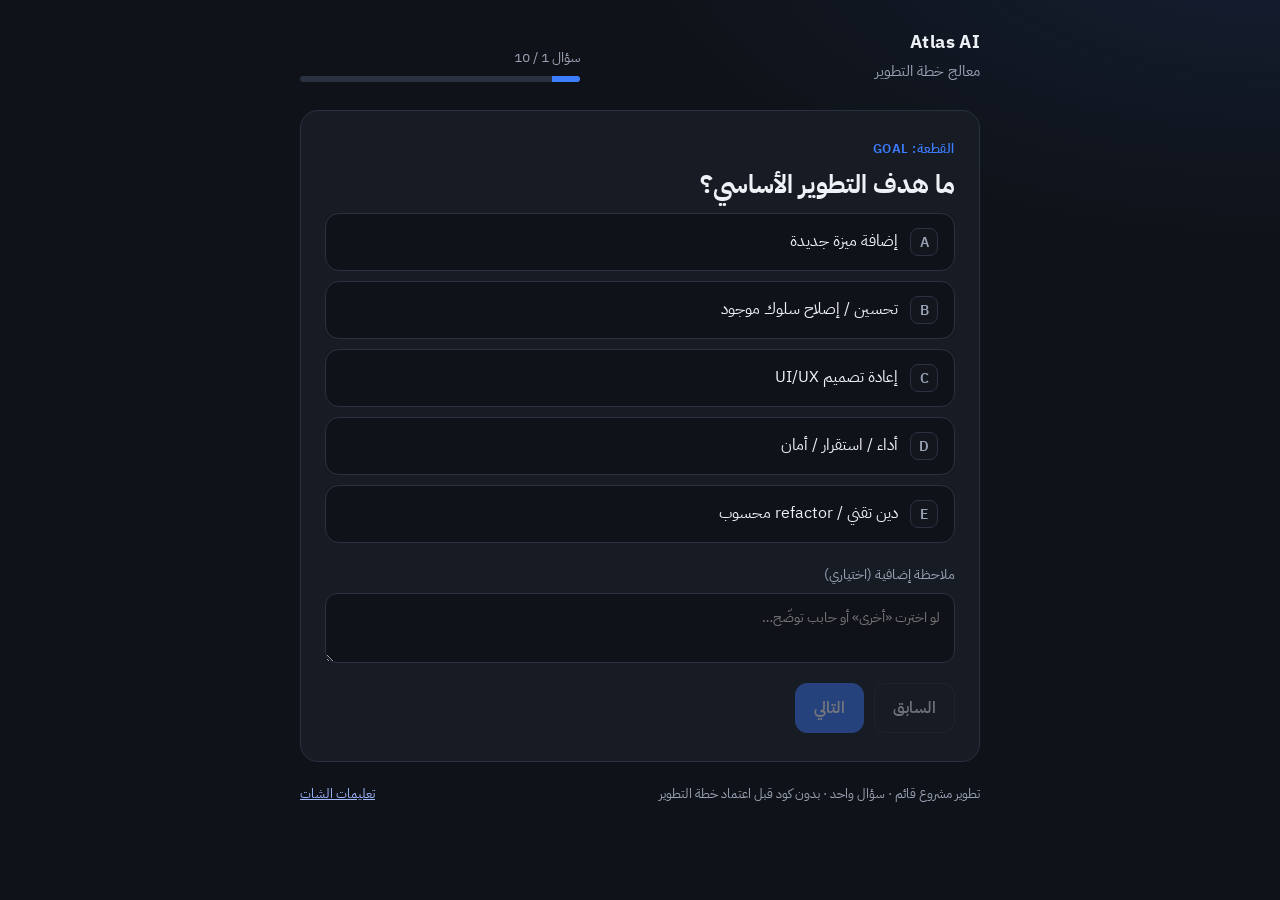
==== interactive/evolve-wizard/index.html @ 4f968e1a "Add Evolve mode for developing existing projects. Introduce AUTO_EVOLVE, codebase audit agent, evolv" ====
<!DOCTYPE html>
<html lang="ar" dir="rtl">
<head>
  <meta charset="UTF-8" />
  <meta name="viewport" content="width=device-width, initial-scale=1" />
  <title>Atlas AI — معالج التطوير</title>
  <link rel="preconnect" href="https://fonts.googleapis.com" />
  <link rel="preconnect" href="https://fonts.gstatic.com" crossorigin />
  <link href="https://fonts.googleapis.com/css2?family=IBM+Plex+Sans+Arabic:wght@400;500;600;700&family=IBM+Plex+Sans:wght@400;500;600&display=swap" rel="stylesheet" />
  <link rel="stylesheet" href="styles.css" />
</head>
<body>
  <div class="app">
    <header class="top">
      <div class="brand">
        <span class="mark">Atlas AI</span>
        <span class="sub">معالج خطة التطوير</span>
      </div>
      <div class="meta">
        <span id="progressLabel">سؤال 1 / 25</span>
        <div class="bar" aria-hidden="true"><i id="progressBar"></i></div>
      </div>
    </header>

    <main class="stage">
      <p class="piece" id="pieceLabel">القطعة: P01</p>
      <h1 id="questionTitle">…</h1>
      <p class="hint" id="questionHint" hidden></p>
      <p class="tip" id="researchTip" hidden></p>

      <div class="options" id="options" role="listbox" aria-label="الاختيارات"></div>

      <label class="note-wrap" for="note">
        ملاحظة إضافية (اختياري)
        <textarea id="note" rows="2" placeholder="لو اخترت «أخرى» أو حابب توضّح…"></textarea>
      </label>

      <div class="actions">
        <button type="button" class="btn ghost" id="btnBack" disabled>السابق</button>
        <button type="button" class="btn primary" id="btnNext" disabled>التالي</button>
      </div>
    </main>

    <section class="summary" id="summary" hidden>
      <h2>ملخص إجاباتك</h2>
      <p class="hint">انسخ الناتج والصقه في شات Atlas، أو حمّل الملف.</p>
      <pre id="summaryOut"></pre>
      <div class="actions">
        <button type="button" class="btn primary" id="btnCopy">نسخ للشاحات</button>
        <button type="button" class="btn ghost" id="btnDownload">تحميل answers.json</button>
        <button type="button" class="btn ghost" id="btnRestart">إعادة من البداية</button>
      </div>
    </section>

    <footer class="foot">
      <span>تطوير مشروع قائم · سؤال واحد · بدون كود قبل اعتماد خطة التطوير</span>
      <a href="../../OPEN_IN_CHAT.md">تعليمات الشات</a>
    </footer>
  </div>
  <script src="questions.js"></script>
  <script src="app.js"></script>
</body>
</html>
---- interactive/evolve-wizard/styles.css ----
:root {
  --bg: #0f1218;
  --bg-elev: #171b24;
  --bg-hover: #1e2430;
  --line: #2a3140;
  --text: #eef1f6;
  --muted: #9aa3b5;
  --accent: #3d7eff;
  --accent-soft: rgba(61, 126, 255, 0.14);
  --ok: #3ecf8e;
  --radius: 14px;
  --font: "IBM Plex Sans Arabic", "IBM Plex Sans", system-ui, sans-serif;
}

* { box-sizing: border-box; }

html, body {
  margin: 0;
  min-height: 100%;
  background:
    radial-gradient(1200px 600px at 100% -10%, rgba(61, 126, 255, 0.12), transparent 55%),
    var(--bg);
  color: var(--text);
  font-family: var(--font);
}

.app {
  max-width: 720px;
  margin: 0 auto;
  padding: 28px 20px 48px;
}

.top {
  display: flex;
  flex-wrap: wrap;
  gap: 16px;
  justify-content: space-between;
  align-items: flex-end;
  margin-bottom: 28px;
}

.brand { display: flex; flex-direction: column; gap: 4px; }
.mark { font-weight: 700; letter-spacing: 0.02em; font-size: 1.15rem; }
.sub { color: var(--muted); font-size: 0.92rem; }

.meta { min-width: 220px; flex: 1; max-width: 280px; }
#progressLabel {
  display: block;
  font-size: 0.85rem;
  color: var(--muted);
  margin-bottom: 8px;
}

.bar {
  height: 6px;
  background: var(--line);
  border-radius: 999px;
  overflow: hidden;
}
.bar i {
  display: block;
  height: 100%;
  width: 0%;
  background: var(--accent);
  transition: width 0.25s ease;
}

.stage, .summary {
  background: var(--bg-elev);
  border: 1px solid var(--line);
  border-radius: calc(var(--radius) + 4px);
  padding: 28px 24px;
}

.piece {
  margin: 0 0 10px;
  color: var(--accent);
  font-size: 0.8rem;
  font-weight: 600;
  letter-spacing: 0.04em;
}

h1 {
  margin: 0 0 12px;
  font-size: 1.55rem;
  line-height: 1.35;
  font-weight: 700;
}

h2 { margin: 0 0 12px; font-size: 1.25rem; }

.hint, .tip {
  margin: 0 0 18px;
  color: var(--muted);
  line-height: 1.6;
  font-size: 0.95rem;
}

.tip {
  padding: 10px 12px;
  border-radius: 10px;
  background: var(--accent-soft);
  color: #c9d8ff;
  border: 1px solid rgba(61, 126, 255, 0.25);
}

.options {
  display: flex;
  flex-direction: column;
  gap: 10px;
  margin: 8px 0 20px;
}

.opt {
  appearance: none;
  width: 100%;
  text-align: right;
  cursor: pointer;
  border: 1px solid var(--line);
  background: var(--bg);
  color: var(--text);
  border-radius: var(--radius);
  padding: 14px 16px;
  font: inherit;
  font-size: 1rem;
  line-height: 1.45;
  display: flex;
  gap: 12px;
  align-items: flex-start;
  transition: border-color 0.15s ease, background 0.15s ease, transform 0.12s ease;
}

.opt:hover {
  background: var(--bg-hover);
  border-color: #3a455c;
}

.opt:focus-visible {
  outline: 2px solid var(--accent);
  outline-offset: 2px;
}

.opt.selected {
  border-color: var(--accent);
  background: var(--accent-soft);
}

.opt .key {
  flex: 0 0 auto;
  width: 28px;
  height: 28px;
  border-radius: 8px;
  border: 1px solid var(--line);
  display: grid;
  place-items: center;
  font-size: 0.85rem;
  font-weight: 600;
  color: var(--muted);
  background: rgba(255,255,255,0.02);
}

.opt.selected .key {
  border-color: var(--accent);
  color: #fff;
  background: var(--accent);
}

.opt .label { flex: 1; padding-top: 2px; }

.note-wrap {
  display: flex;
  flex-direction: column;
  gap: 8px;
  color: var(--muted);
  font-size: 0.9rem;
  margin-bottom: 20px;
}

textarea {
  width: 100%;
  resize: vertical;
  min-height: 64px;
  border-radius: 12px;
  border: 1px solid var(--line);
  background: var(--bg);
  color: var(--text);
  font: inherit;
  padding: 12px 14px;
}

textarea:focus {
  outline: 2px solid var(--accent);
  outline-offset: 1px;
}

.actions {
  display: flex;
  flex-wrap: wrap;
  gap: 10px;
  justify-content: flex-start;
}

.btn {
  border: 1px solid var(--line);
  background: transparent;
  color: var(--text);
  font: inherit;
  font-weight: 600;
  border-radius: 12px;
  padding: 12px 18px;
  cursor: pointer;
}

.btn:disabled {
  opacity: 0.4;
  cursor: not-allowed;
}

.btn.primary {
  background: var(--accent);
  border-color: var(--accent);
  color: #fff;
}

.btn.primary:hover:not(:disabled) { filter: brightness(1.06); }
.btn.ghost:hover:not(:disabled) { background: var(--bg-hover); }

.summary pre {
  white-space: pre-wrap;
  word-break: break-word;
  background: var(--bg);
  border: 1px solid var(--line);
  border-radius: 12px;
  padding: 16px;
  font-size: 0.86rem;
  line-height: 1.55;
  max-height: 420px;
  overflow: auto;
  color: #d7deea;
}

.foot {
  margin-top: 22px;
  display: flex;
  flex-wrap: wrap;
  gap: 10px;
  justify-content: space-between;
  color: var(--muted);
  font-size: 0.82rem;
}

.foot a { color: #9db7ff; }

@media (max-width: 560px) {
  h1 { font-size: 1.3rem; }
  .stage, .summary { padding: 22px 16px; }
}
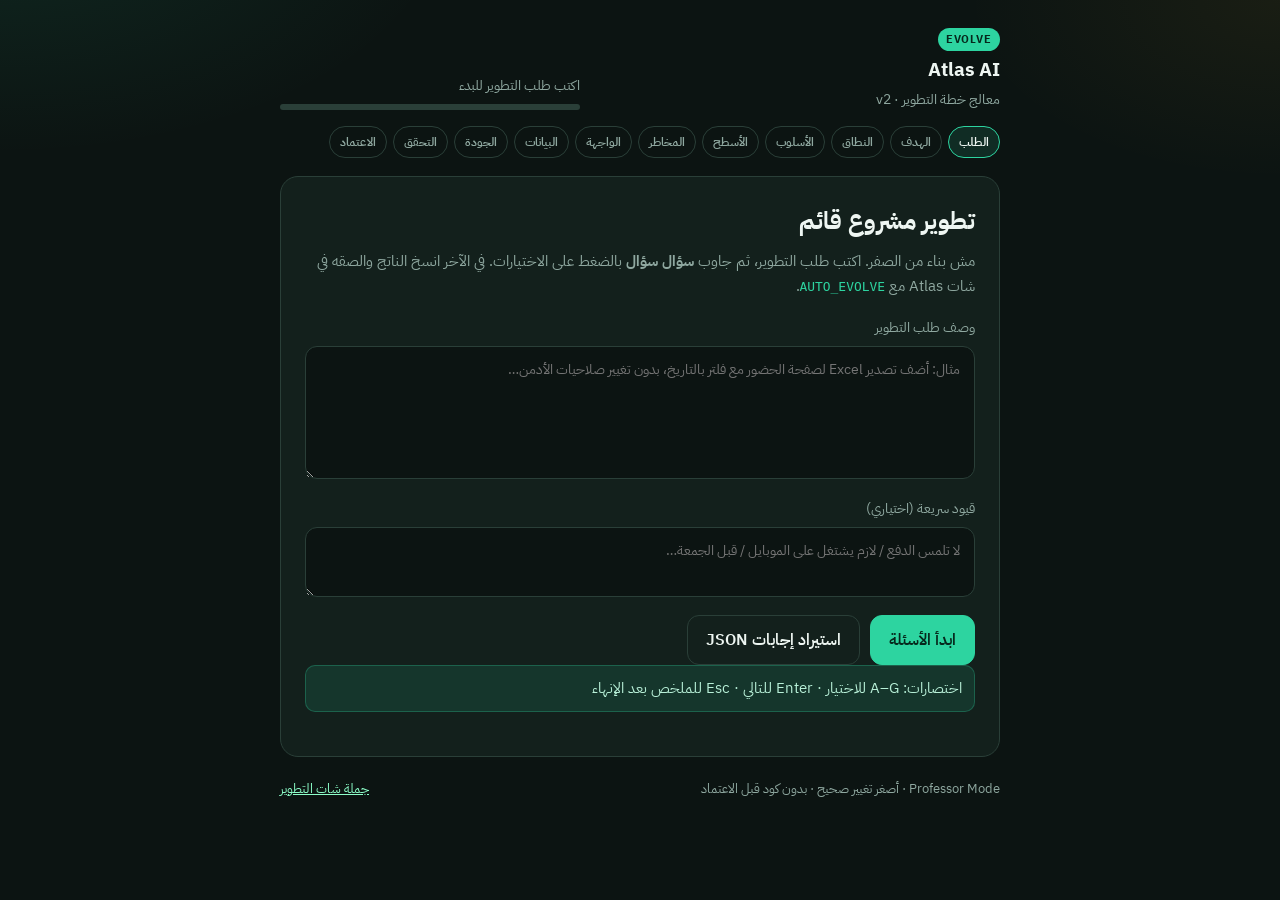
==== commit 99763562: "Upgrade evolve-wizard to v2 with richer selectable planning. Add change-request intro, multi-select," ====
--- a/interactive/evolve-wizard/index.html
+++ b/interactive/evolve-wizard/index.html
@@ -3,7 +3,7 @@
 <head>
   <meta charset="UTF-8" />
   <meta name="viewport" content="width=device-width, initial-scale=1" />
-  <title>Atlas AI — معالج التطوير</title>
+  <title>Atlas AI — معالج التطوير v2</title>
   <link rel="preconnect" href="https://fonts.googleapis.com" />
   <link rel="preconnect" href="https://fonts.gstatic.com" crossorigin />
   <link href="https://fonts.googleapis.com/css2?family=IBM+Plex+Sans+Arabic:wght@400;500;600;700&family=IBM+Plex+Sans:wght@400;500;600&display=swap" rel="stylesheet" />
@@ -13,48 +13,86 @@
   <div class="app">
     <header class="top">
       <div class="brand">
+        <span class="badge">EVOLVE</span>
         <span class="mark">Atlas AI</span>
-        <span class="sub">معالج خطة التطوير</span>
+        <span class="sub">معالج خطة التطوير · v2</span>
       </div>
       <div class="meta">
-        <span id="progressLabel">سؤال 1 / 25</span>
+        <span id="progressLabel">جاهز</span>
         <div class="bar" aria-hidden="true"><i id="progressBar"></i></div>
       </div>
     </header>
 
-    <main class="stage">
-      <p class="piece" id="pieceLabel">القطعة: P01</p>
+    <nav class="pieces" id="pieceNav" aria-label="قطع الخطة"></nav>
+
+    <!-- Welcome / request -->
+    <section class="panel" id="welcome">
+      <h1>تطوير مشروع قائم</h1>
+      <p class="hint">
+        مش بناء من الصفر. اكتب طلب التطوير، ثم جاوب <strong>سؤال سؤال</strong> بالضغط على الاختيارات.
+        في الآخر انسخ الناتج والصقه في شات Atlas مع <code>AUTO_EVOLVE</code>.
+      </p>
+
+      <label class="field">
+        <span>وصف طلب التطوير</span>
+        <textarea id="changeRequest" rows="5" placeholder="مثال: أضف تصدير Excel لصفحة الحضور مع فلتر بالتاريخ، بدون تغيير صلاحيات الأدمن…"></textarea>
+      </label>
+
+      <label class="field">
+        <span>قيود سريعة (اختياري)</span>
+        <textarea id="constraints" rows="2" placeholder="لا تلمس الدفع / لازم يشتغل على الموبايل / قبل الجمعة…"></textarea>
+      </label>
+
+      <div class="actions">
+        <button type="button" class="btn primary" id="btnStart">ابدأ الأسئلة</button>
+        <label class="btn ghost file-btn">
+          استيراد إجابات JSON
+          <input type="file" id="importFile" accept="application/json,.json" hidden />
+        </label>
+      </div>
+      <p class="tip" id="welcomeTip">اختصارات: A–G للاختيار · Enter للتالي · Esc للملخص بعد الإنهاء</p>
+    </section>
+
+    <!-- Questions -->
+    <main class="panel stage" id="stage" hidden>
+      <p class="piece" id="pieceLabel">القطعة</p>
       <h1 id="questionTitle">…</h1>
       <p class="hint" id="questionHint" hidden></p>
       <p class="tip" id="researchTip" hidden></p>
+      <p class="multi-hint" id="multiHint" hidden>يمكنك اختيار أكثر من إجابة — ثم اضغط التالي</p>
 
       <div class="options" id="options" role="listbox" aria-label="الاختيارات"></div>
 
-      <label class="note-wrap" for="note">
-        ملاحظة إضافية (اختياري)
-        <textarea id="note" rows="2" placeholder="لو اخترت «أخرى» أو حابب توضّح…"></textarea>
+      <label class="field" for="note">
+        <span>ملاحظة إضافية (اختياري)</span>
+        <textarea id="note" rows="2" placeholder="تفاصيل، استثناءات، أسماء شاشات/ملفات…"></textarea>
       </label>
 
       <div class="actions">
-        <button type="button" class="btn ghost" id="btnBack" disabled>السابق</button>
+        <button type="button" class="btn ghost" id="btnBack">السابق</button>
+        <button type="button" class="btn ghost" id="btnHome">الطلب</button>
         <button type="button" class="btn primary" id="btnNext" disabled>التالي</button>
       </div>
     </main>
 
-    <section class="summary" id="summary" hidden>
-      <h2>ملخص إجاباتك</h2>
-      <p class="hint">انسخ الناتج والصقه في شات Atlas، أو حمّل الملف.</p>
+    <!-- Summary -->
+    <section class="panel summary" id="summary" hidden>
+      <h2>ملخص خطة التطوير</h2>
+      <p class="hint" id="lockBanner"></p>
+      <div class="summary-cards" id="summaryCards"></div>
       <pre id="summaryOut"></pre>
       <div class="actions">
         <button type="button" class="btn primary" id="btnCopy">نسخ للشاحات</button>
-        <button type="button" class="btn ghost" id="btnDownload">تحميل answers.json</button>
+        <button type="button" class="btn ghost" id="btnDownloadMd">تحميل CHANGE_PLAN.md</button>
+        <button type="button" class="btn ghost" id="btnDownload">تحميل JSON</button>
+        <button type="button" class="btn ghost" id="btnEdit">تعديل الإجابات</button>
         <button type="button" class="btn ghost" id="btnRestart">إعادة من البداية</button>
       </div>
     </section>
 
     <footer class="foot">
-      <span>تطوير مشروع قائم · سؤال واحد · بدون كود قبل اعتماد خطة التطوير</span>
-      <a href="../../OPEN_IN_CHAT.md">تعليمات الشات</a>
+      <span>Professor Mode · أصغر تغيير صحيح · بدون كود قبل الاعتماد</span>
+      <a href="../../OPEN_IN_CHAT_EVOLVE.md">جملة شات التطوير</a>
     </footer>
   </div>
   <script src="questions.js"></script>
--- a/interactive/evolve-wizard/styles.css
+++ b/interactive/evolve-wizard/styles.css
@@ -1,13 +1,16 @@
 :root {
-  --bg: #0f1218;
-  --bg-elev: #171b24;
-  --bg-hover: #1e2430;
-  --line: #2a3140;
-  --text: #eef1f6;
-  --muted: #9aa3b5;
-  --accent: #3d7eff;
-  --accent-soft: rgba(61, 126, 255, 0.14);
-  --ok: #3ecf8e;
+  --bg: #0c1412;
+  --bg-elev: #13201c;
+  --bg-hover: #1a2b26;
+  --line: #2a3f38;
+  --text: #eef6f2;
+  --muted: #8fa8a0;
+  --accent: #2dd4a0;
+  --accent-dim: #1fa87c;
+  --accent-soft: rgba(45, 212, 160, 0.12);
+  --warn: #f0b429;
+  --warn-soft: rgba(240, 180, 41, 0.12);
+  --danger: #f07178;
   --radius: 14px;
   --font: "IBM Plex Sans Arabic", "IBM Plex Sans", system-ui, sans-serif;
 }
@@ -18,16 +21,17 @@
   margin: 0;
   min-height: 100%;
   background:
-    radial-gradient(1200px 600px at 100% -10%, rgba(61, 126, 255, 0.12), transparent 55%),
+    radial-gradient(900px 480px at 0% -10%, rgba(45, 212, 160, 0.1), transparent 50%),
+    radial-gradient(700px 400px at 100% 0%, rgba(240, 180, 41, 0.06), transparent 45%),
     var(--bg);
   color: var(--text);
   font-family: var(--font);
 }
 
 .app {
-  max-width: 720px;
+  max-width: 760px;
   margin: 0 auto;
-  padding: 28px 20px 48px;
+  padding: 28px 20px 56px;
 }
 
 .top {
@@ -36,14 +40,24 @@
   gap: 16px;
   justify-content: space-between;
   align-items: flex-end;
-  margin-bottom: 28px;
+  margin-bottom: 16px;
 }
 
 .brand { display: flex; flex-direction: column; gap: 4px; }
-.mark { font-weight: 700; letter-spacing: 0.02em; font-size: 1.15rem; }
-.sub { color: var(--muted); font-size: 0.92rem; }
-
-.meta { min-width: 220px; flex: 1; max-width: 280px; }
+.badge {
+  align-self: flex-start;
+  font-size: 0.7rem;
+  font-weight: 700;
+  letter-spacing: 0.08em;
+  color: #06281c;
+  background: var(--accent);
+  padding: 3px 8px;
+  border-radius: 999px;
+}
+.mark { font-weight: 700; font-size: 1.2rem; }
+.sub { color: var(--muted); font-size: 0.9rem; }
+
+.meta { min-width: 200px; flex: 1; max-width: 300px; }
 #progressLabel {
   display: block;
   font-size: 0.85rem;
@@ -61,54 +75,118 @@
   display: block;
   height: 100%;
   width: 0%;
-  background: var(--accent);
+  background: linear-gradient(90deg, var(--accent-dim), var(--accent));
   transition: width 0.25s ease;
 }
 
-.stage, .summary {
+.pieces {
+  display: flex;
+  flex-wrap: wrap;
+  gap: 6px;
+  margin-bottom: 18px;
+}
+
+.chip {
+  border: 1px solid var(--line);
+  background: transparent;
+  color: var(--muted);
+  font: inherit;
+  font-size: 0.75rem;
+  font-weight: 600;
+  padding: 6px 10px;
+  border-radius: 999px;
+  cursor: pointer;
+}
+.chip:hover { border-color: #3d5c52; color: var(--text); }
+.chip.done { border-color: rgba(45, 212, 160, 0.45); color: var(--accent); }
+.chip.active {
+  background: var(--accent-soft);
+  border-color: var(--accent);
+  color: var(--text);
+}
+
+.panel {
   background: var(--bg-elev);
   border: 1px solid var(--line);
   border-radius: calc(var(--radius) + 4px);
   padding: 28px 24px;
+}
+
+h1 {
+  margin: 0 0 12px;
+  font-size: 1.5rem;
+  line-height: 1.35;
+}
+h2 { margin: 0 0 12px; font-size: 1.25rem; }
+
+.hint, .tip, .multi-hint {
+  margin: 0 0 16px;
+  color: var(--muted);
+  line-height: 1.65;
+  font-size: 0.95rem;
+}
+
+.hint code, .tip code {
+  font-size: 0.85em;
+  color: var(--accent);
+}
+
+.tip {
+  padding: 10px 12px;
+  border-radius: 10px;
+  background: var(--accent-soft);
+  color: #b8f0d8;
+  border: 1px solid rgba(45, 212, 160, 0.28);
+}
+
+.multi-hint {
+  padding: 8px 12px;
+  border-radius: 10px;
+  background: var(--warn-soft);
+  color: #f5d78e;
+  border: 1px solid rgba(240, 180, 41, 0.3);
 }
 
 .piece {
   margin: 0 0 10px;
   color: var(--accent);
   font-size: 0.8rem;
-  font-weight: 600;
+  font-weight: 700;
   letter-spacing: 0.04em;
 }
 
-h1 {
-  margin: 0 0 12px;
-  font-size: 1.55rem;
-  line-height: 1.35;
-  font-weight: 700;
-}
-
-h2 { margin: 0 0 12px; font-size: 1.25rem; }
-
-.hint, .tip {
-  margin: 0 0 18px;
-  color: var(--muted);
-  line-height: 1.6;
-  font-size: 0.95rem;
-}
-
-.tip {
-  padding: 10px 12px;
-  border-radius: 10px;
-  background: var(--accent-soft);
-  color: #c9d8ff;
-  border: 1px solid rgba(61, 126, 255, 0.25);
+.field {
+  display: flex;
+  flex-direction: column;
+  gap: 8px;
+  color: var(--muted);
+  font-size: 0.9rem;
+  margin-bottom: 18px;
+}
+
+textarea {
+  width: 100%;
+  resize: vertical;
+  min-height: 64px;
+  border-radius: 12px;
+  border: 1px solid var(--line);
+  background: var(--bg);
+  color: var(--text);
+  font: inherit;
+  padding: 12px 14px;
+  line-height: 1.5;
+}
+
+textarea:focus {
+  outline: 2px solid var(--accent);
+  outline-offset: 1px;
 }
 
 .options {
   display: flex;
   flex-direction: column;
   gap: 10px;
-  margin: 8px 0 20px;
+  margin: 8px 0 8px;
 }
 
 .opt {
@@ -127,12 +205,12 @@
   display: flex;
   gap: 12px;
   align-items: flex-start;
-  transition: border-color 0.15s ease, background 0.15s ease, transform 0.12s ease;
+  transition: border-color 0.15s ease, background 0.15s ease;
 }
 
 .opt:hover {
   background: var(--bg-hover);
-  border-color: #3a455c;
+  border-color: #3d5c52;
 }
 
 .opt:focus-visible {
@@ -154,43 +232,26 @@
   display: grid;
   place-items: center;
   font-size: 0.85rem;
-  font-weight: 600;
-  color: var(--muted);
-  background: rgba(255,255,255,0.02);
+  font-weight: 700;
+  color: var(--muted);
 }
 
 .opt.selected .key {
   border-color: var(--accent);
-  color: #fff;
+  color: #06281c;
   background: var(--accent);
 }
 
 .opt .label { flex: 1; padding-top: 2px; }
 
-.note-wrap {
-  display: flex;
-  flex-direction: column;
-  gap: 8px;
-  color: var(--muted);
-  font-size: 0.9rem;
-  margin-bottom: 20px;
-}
-
-textarea {
-  width: 100%;
-  resize: vertical;
-  min-height: 64px;
-  border-radius: 12px;
-  border: 1px solid var(--line);
-  background: var(--bg);
-  color: var(--text);
-  font: inherit;
-  padding: 12px 14px;
-}
-
-textarea:focus {
-  outline: 2px solid var(--accent);
-  outline-offset: 1px;
+.opt .star {
+  flex: 0 0 auto;
+  font-size: 0.72rem;
+  font-weight: 700;
+  color: #06281c;
+  background: var(--warn);
+  padding: 3px 7px;
+  border-radius: 999px;
 }
 
 .actions {
@@ -211,19 +272,49 @@
   cursor: pointer;
 }
 
-.btn:disabled {
-  opacity: 0.4;
-  cursor: not-allowed;
-}
+.btn:disabled { opacity: 0.4; cursor: not-allowed; }
 
 .btn.primary {
   background: var(--accent);
   border-color: var(--accent);
-  color: #fff;
-}
-
-.btn.primary:hover:not(:disabled) { filter: brightness(1.06); }
+  color: #06281c;
+}
+
+.btn.primary:hover:not(:disabled) { filter: brightness(1.05); }
 .btn.ghost:hover:not(:disabled) { background: var(--bg-hover); }
+
+.file-btn { display: inline-flex; align-items: center; }
+
+.summary-cards {
+  display: grid;
+  gap: 8px;
+  margin-bottom: 16px;
+}
+
+.scard {
+  border: 1px solid var(--line);
+  border-radius: 12px;
+  padding: 10px 12px;
+  background: var(--bg);
+  font-size: 0.88rem;
+  line-height: 1.45;
+}
+.scard strong { color: var(--accent); }
+
+#lockBanner.ok {
+  background: var(--accent-soft);
+  border: 1px solid rgba(45, 212, 160, 0.35);
+  color: #b8f0d8;
+  padding: 10px 12px;
+  border-radius: 10px;
+}
+#lockBanner.draft {
+  background: var(--warn-soft);
+  border: 1px solid rgba(240, 180, 41, 0.35);
+  color: #f5d78e;
+  padding: 10px 12px;
+  border-radius: 10px;
+}
 
 .summary pre {
   white-space: pre-wrap;
@@ -232,11 +323,11 @@
   border: 1px solid var(--line);
   border-radius: 12px;
   padding: 16px;
-  font-size: 0.86rem;
+  font-size: 0.84rem;
   line-height: 1.55;
-  max-height: 420px;
+  max-height: 380px;
   overflow: auto;
-  color: #d7deea;
+  color: #d5e8df;
 }
 
 .foot {
@@ -248,10 +339,9 @@
   color: var(--muted);
   font-size: 0.82rem;
 }
-
-.foot a { color: #9db7ff; }
+.foot a { color: #8dffc9; }
 
 @media (max-width: 560px) {
-  h1 { font-size: 1.3rem; }
-  .stage, .summary { padding: 22px 16px; }
-}
+  h1 { font-size: 1.28rem; }
+  .panel { padding: 22px 16px; }
+}
